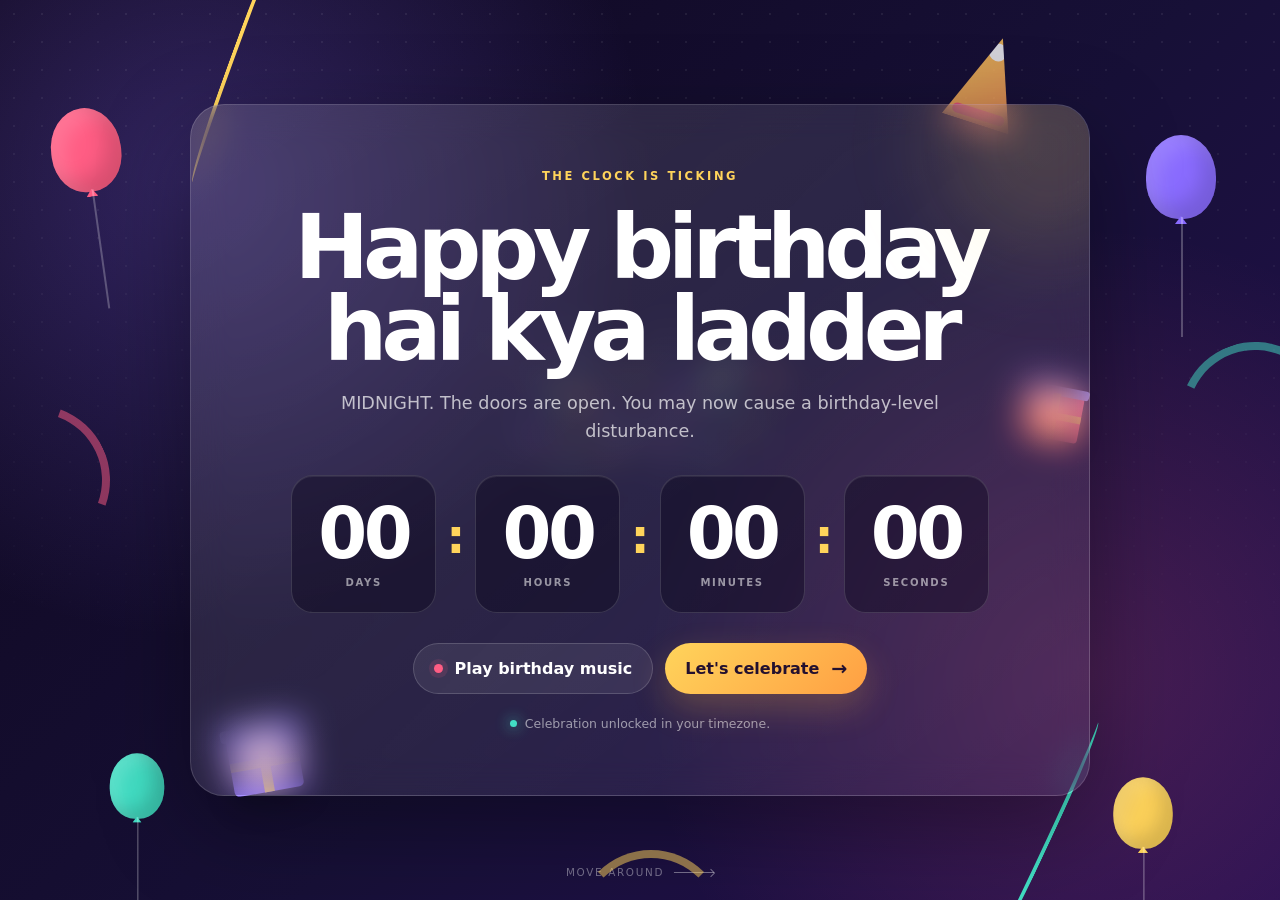
==== index.html @ d5729c31 "Add files via upload" ====
<!doctype html>
<html lang="en">
<head>
  <meta charset="utf-8" />
  <meta name="viewport" content="width=device-width, initial-scale=1" />
  <meta name="theme-color" content="#130b2e" />
  <title>Birthday Countdown</title>
  <link rel="stylesheet" href="styles.css" />
</head>
<body class="landing-page">
  <canvas id="ambientCanvas" class="ambient-canvas" aria-hidden="true"></canvas>

  <div class="decor-layer decor-layer--back" aria-hidden="true">
    <div class="balloon balloon--a"><span></span></div>
    <div class="balloon balloon--b"><span></span></div>
    <div class="balloon balloon--c"><span></span></div>
    <div class="balloon balloon--d"><span></span></div>
    <div class="ribbon ribbon--a"></div>
    <div class="ribbon ribbon--b"></div>
    <div class="party-hat party-hat--a"><i></i></div>
    <div class="gift gift--a"><i></i><b></b></div>
    <div class="gift gift--b"><i></i><b></b></div>
  </div>

  <main class="landing-shell">
    <section class="glass-card countdown-card" aria-labelledby="pageTitle">
      <div class="eyebrow">THE CLOCK IS TICKING</div>
      <h1 id="pageTitle">Happy birthday hai kya ladder</h1>
      <p class="subcopy" id="countdownMessage">Something ridiculous is waiting on the other side of midnight.</p>

      <div class="countdown" aria-label="Birthday countdown">
        <div class="time-card"><strong id="days">00</strong><span>Days</span></div>
        <div class="time-separator">:</div>
        <div class="time-card"><strong id="hours">00</strong><span>Hours</span></div>
        <div class="time-separator">:</div>
        <div class="time-card"><strong id="minutes">00</strong><span>Minutes</span></div>
        <div class="time-separator">:</div>
        <div class="time-card"><strong id="seconds">00</strong><span>Seconds</span></div>
      </div>

      <div class="actions">
        <button class="button button--secondary" id="musicButton" type="button">
          <span class="button-dot"></span>
          <span id="musicButtonText">Play birthday music</span>
        </button>
        <button class="button button--primary" id="celebrateButton" type="button" disabled>
          <span>Let's celebrate</span>
          <span class="button-arrow">→</span>
        </button>
      </div>

      <div class="lock-note" id="lockNote">
        <span class="tiny-lock" aria-hidden="true"></span>
        Celebration unlocks at 12:00 AM on 11 August in your timezone.
      </div>
    </section>

    <div class="mouse-hint" aria-hidden="true">
      <span>move around</span><i></i>
    </div>
  </main>

  <div class="decor-layer decor-layer--front" aria-hidden="true">
    <div class="streamer streamer--a"></div>
    <div class="streamer streamer--b"></div>
    <div class="streamer streamer--c"></div>
  </div>

  <script src="config.js"></script>
  <script src="shared.js"></script>
  <script src="countdown.js"></script>
</body>
</html>
---- styles.css ----
:root{
  --bg:#120824;
  --bg2:#21134a;
  --paper:#fffaf2;
  --ink:#180e2a;
  --yellow:#ffd45b;
  --pink:#ff5d84;
  --purple:#8a6cff;
  --mint:#42dec4;
  --orange:#ff9357;
  --glass:rgba(255,255,255,.10);
  --line:rgba(255,255,255,.18);
  --shadow:0 30px 90px rgba(0,0,0,.35);
  --radius:28px;
}
*{box-sizing:border-box}
html{scroll-behavior:smooth}
body{margin:0;font-family:Inter,ui-sans-serif,system-ui,-apple-system,BlinkMacSystemFont,"Segoe UI",sans-serif;background:var(--bg);color:white;overflow-x:hidden}
button,a{font:inherit}
button{border:0}
a{color:inherit;text-decoration:none}
.no-scroll{overflow:hidden}
.ambient-canvas,.confetti-canvas{position:fixed;inset:0;pointer-events:none;z-index:2}
.confetti-canvas{z-index:90}
.glass-card{background:linear-gradient(145deg,rgba(255,255,255,.13),rgba(255,255,255,.055));border:1px solid rgba(255,255,255,.16);box-shadow:var(--shadow);backdrop-filter:blur(18px);-webkit-backdrop-filter:blur(18px)}
.eyebrow{font-size:.72rem;font-weight:900;letter-spacing:.22em;text-transform:uppercase;color:var(--yellow)}
.button{display:inline-flex;align-items:center;justify-content:center;gap:.75rem;border-radius:999px;padding:14px 20px;font-weight:850;cursor:pointer;transition:transform .2s ease,box-shadow .2s ease,opacity .2s ease,background .2s ease;position:relative;overflow:hidden}
.button:hover:not(:disabled){transform:translateY(-3px)}
.button:active:not(:disabled){transform:translateY(0) scale(.98)}
.button--primary{background:linear-gradient(135deg,var(--yellow),#ff9f43);color:#23102f;box-shadow:0 14px 35px rgba(255,181,65,.24)}
.button--secondary{background:rgba(255,255,255,.08);border:1px solid rgba(255,255,255,.16);color:white}
.button:disabled{opacity:.38;cursor:not-allowed;filter:saturate(.3)}
.button-dot{width:9px;height:9px;border-radius:50%;background:var(--pink);box-shadow:0 0 0 5px rgba(255,93,132,.12)}
.music-on .button-dot{background:var(--mint);box-shadow:0 0 0 5px rgba(66,222,196,.14),0 0 18px rgba(66,222,196,.6)}
.button-arrow{font-size:1.2em;transition:transform .2s ease}.button:hover .button-arrow{transform:translateX(4px)}

/* Landing */
.landing-page{min-height:100vh;background:radial-gradient(circle at 15% 20%,rgba(138,108,255,.28),transparent 35%),radial-gradient(circle at 85% 75%,rgba(255,93,132,.18),transparent 35%),linear-gradient(135deg,#0e071c,#171037 55%,#251052)}
.landing-page:before{content:"";position:fixed;inset:0;background-image:radial-gradient(rgba(255,255,255,.16) 1px,transparent 1px);background-size:28px 28px;mask-image:linear-gradient(to bottom,rgba(0,0,0,.45),transparent 80%)}
.landing-shell{min-height:100vh;display:grid;place-items:center;padding:32px;position:relative;z-index:5}
.countdown-card{width:min(900px,94vw);text-align:center;border-radius:34px;padding:clamp(30px,5vw,64px);position:relative;overflow:hidden}
.countdown-card:after{content:"";position:absolute;width:220px;height:220px;border-radius:50%;background:rgba(255,212,91,.15);filter:blur(45px);right:-70px;top:-70px;pointer-events:none}
.countdown-card h1{font-size:clamp(2.5rem,7vw,6.4rem);line-height:.92;margin:.25em auto .2em;max-width:12ch;letter-spacing:-.07em}
.subcopy{max-width:620px;margin:0 auto 30px;color:rgba(255,255,255,.7);font-size:clamp(.95rem,2vw,1.1rem);line-height:1.6}
.countdown{display:flex;justify-content:center;align-items:center;gap:10px;margin:26px auto 30px}
.time-card{width:min(145px,18vw);aspect-ratio:1/.95;border:1px solid rgba(255,255,255,.14);border-radius:22px;background:rgba(10,5,28,.42);display:flex;flex-direction:column;align-items:center;justify-content:center;box-shadow:inset 0 1px 0 rgba(255,255,255,.08)}
.time-card strong{font-size:clamp(2rem,6vw,4.4rem);line-height:1;font-variant-numeric:tabular-nums;letter-spacing:-.05em}.time-card span{margin-top:8px;text-transform:uppercase;letter-spacing:.17em;font-size:.63rem;color:rgba(255,255,255,.55);font-weight:800}
.time-separator{font-size:clamp(1.4rem,4vw,3rem);font-weight:900;color:var(--yellow);transform:translateY(-8px)}
.actions{display:flex;justify-content:center;gap:12px;flex-wrap:wrap}.lock-note{margin-top:22px;font-size:.78rem;color:rgba(255,255,255,.55);display:flex;align-items:center;justify-content:center;gap:8px}
.tiny-lock{width:9px;height:8px;border:1.5px solid currentColor;border-radius:2px;position:relative}.tiny-lock:before{content:"";position:absolute;width:6px;height:6px;border:1.5px solid currentColor;border-bottom:0;border-radius:6px 6px 0 0;left:0;right:0;margin:auto;top:-7px}.live-dot{width:7px;height:7px;background:var(--mint);border-radius:50%;box-shadow:0 0 14px var(--mint)}
.locked-shake{animation:shake .4s ease}@keyframes shake{25%{transform:translateX(-5px)}50%{transform:translateX(5px)}75%{transform:translateX(-3px)}}
.mouse-hint{position:absolute;bottom:22px;left:50%;transform:translateX(-50%);font-size:.65rem;text-transform:uppercase;letter-spacing:.16em;color:rgba(255,255,255,.38);display:flex;align-items:center;gap:10px}.mouse-hint i{width:40px;height:1px;background:currentColor;position:relative}.mouse-hint i:after{content:"";position:absolute;width:5px;height:5px;border-top:1px solid currentColor;border-right:1px solid currentColor;right:0;top:-2px;transform:rotate(45deg)}
.decor-layer{position:fixed;inset:0;pointer-events:none;overflow:hidden}.decor-layer--back{z-index:1}.decor-layer--front{z-index:7}.balloon{position:absolute;width:70px;height:84px;border-radius:50% 50% 46% 46%;box-shadow:inset -14px -12px 20px rgba(0,0,0,.15),inset 12px 10px 20px rgba(255,255,255,.15);animation:float 7s ease-in-out infinite}.balloon:after{content:"";position:absolute;width:2px;height:120px;background:rgba(255,255,255,.25);left:50%;top:82px;transform-origin:top;animation:stringSway 3s ease-in-out infinite}.balloon span{position:absolute;width:12px;height:8px;bottom:-5px;left:50%;transform:translateX(-50%);background:inherit;clip-path:polygon(50% 0,100% 100%,0 100%)}.balloon--a{background:#ff5d84;left:4%;top:12%;transform:rotate(-8deg)}.balloon--b{background:#8a6cff;right:5%;top:15%;animation-delay:-2s}.balloon--c{background:#42dec4;left:8%;bottom:8%;animation-delay:-4s;scale:.78}.balloon--d{background:#ffd45b;right:8%;bottom:5%;animation-delay:-1s;scale:.85}@keyframes float{0%,100%{translate:0 0}50%{translate:0 -22px}}@keyframes stringSway{0%,100%{transform:rotate(-4deg)}50%{transform:rotate(6deg)}}
.ribbon{position:absolute;width:14px;height:260px;border-radius:50%;border-left:4px solid currentColor;transform:rotate(20deg)}.ribbon--a{color:var(--yellow);left:18%;top:-70px}.ribbon--b{color:var(--mint);right:18%;bottom:-70px;transform:rotate(205deg)}
.party-hat{position:absolute;width:70px;height:90px;background:linear-gradient(135deg,var(--yellow),var(--orange));clip-path:polygon(50% 0,100% 100%,0 100%);right:20%;top:4%;transform:rotate(18deg);opacity:.8}.party-hat:after{content:"";position:absolute;bottom:5px;left:8px;right:8px;height:10px;border-radius:10px;background:var(--pink)}.party-hat i{position:absolute;width:18px;height:18px;background:white;border-radius:50%;left:26px;top:6px}
.gift{position:absolute;width:70px;height:58px;background:var(--purple);bottom:12%;left:18%;border-radius:5px;transform:rotate(-10deg);box-shadow:0 12px 30px rgba(0,0,0,.2)}.gift:before{content:"";position:absolute;left:-5px;right:-5px;height:12px;top:-9px;background:#a998ff;border-radius:4px}.gift i{position:absolute;width:10px;height:100%;background:var(--yellow);left:30px}.gift b{position:absolute;width:100%;height:9px;background:var(--yellow);top:24px}.gift--b{left:auto;right:15%;top:43%;bottom:auto;background:var(--pink);transform:rotate(11deg) scale(.8)}
.streamer{position:absolute;width:150px;height:150px;border:8px solid transparent;border-top-color:currentColor;border-radius:50%;opacity:.5}.streamer--a{left:-40px;top:45%;color:var(--pink);transform:rotate(65deg)}.streamer--b{right:-50px;top:38%;color:var(--mint);transform:rotate(-20deg)}.streamer--c{left:45%;bottom:-100px;color:var(--yellow)}

/* Celebration nav & curtain */
.celebration-page{background:linear-gradient(180deg,#120824 0%,#1b0b35 35%,#120824 100%)}
.curtain{position:fixed;inset:0;z-index:1000;display:grid;place-items:center;overflow:hidden;background:#13051e}.curtain-panel{position:absolute;top:0;bottom:0;width:51%;background:repeating-linear-gradient(90deg,#6c1036 0 12%,#8f1747 12% 24%,#5d0d30 24% 36%);box-shadow:inset -20px 0 50px rgba(0,0,0,.35);transition:transform 1.4s cubic-bezier(.75,0,.18,1)}.curtain-panel--left{left:0}.curtain-panel--right{right:0;transform:scaleX(-1)}.curtain.open .curtain-panel--left{transform:translateX(-100%)}.curtain.open .curtain-panel--right{transform:scaleX(-1) translateX(-100%)}.curtain-center{z-index:2;text-align:center;transition:opacity .5s ease .35s,transform .5s ease .35s}.curtain.open .curtain-center{opacity:0;transform:scale(.9)}.curtain-badge{display:inline-block;border:1px solid rgba(255,255,255,.35);border-radius:999px;padding:8px 12px;font-size:.7rem;letter-spacing:.18em}.curtain-title{font-weight:950;font-size:clamp(2rem,6vw,5rem);letter-spacing:-.05em;margin-top:15px}
.party-nav{position:sticky;top:0;z-index:70;height:70px;display:flex;align-items:center;justify-content:space-between;padding:0 clamp(18px,4vw,56px);background:rgba(18,8,36,.7);border-bottom:1px solid rgba(255,255,255,.09);backdrop-filter:blur(18px)}.party-nav nav{display:flex;gap:26px}.party-nav nav a{font-size:.82rem;color:rgba(255,255,255,.65);transition:color .2s}.party-nav nav a:hover{color:white}.mini-brand{font-weight:950;letter-spacing:-.03em;color:var(--yellow)}.mini-music{background:transparent;color:rgba(255,255,255,.65);cursor:pointer;padding:9px 12px;border:1px solid rgba(255,255,255,.13);border-radius:999px}.mini-music.active{color:var(--mint);border-color:rgba(66,222,196,.45)}
.section-pad{padding:clamp(70px,10vw,135px) clamp(22px,7vw,100px);position:relative}.section-heading{max-width:720px;margin-bottom:44px}.section-heading--center{text-align:center;margin-left:auto;margin-right:auto}.section-heading h2{font-size:clamp(2.4rem,6vw,5.5rem);line-height:.97;letter-spacing:-.055em;margin:.18em 0}.section-heading p:not(.eyebrow){color:rgba(255,255,255,.63);line-height:1.7;max-width:650px}.section-heading--center p:not(.eyebrow){margin-left:auto;margin-right:auto}

/* Hero */
.hero-section{min-height:calc(100vh - 70px);display:grid;grid-template-columns:1.08fr .92fr;align-items:center;gap:40px;overflow:hidden;background:radial-gradient(circle at 78% 45%,rgba(255,93,132,.18),transparent 31%),radial-gradient(circle at 12% 15%,rgba(138,108,255,.18),transparent 32%)}.hero-copy{position:relative;z-index:3}.hero-copy h1{font-size:clamp(4rem,10vw,9rem);line-height:.82;letter-spacing:-.075em;margin:.12em 0 .22em;max-width:9ch}.hero-copy h1 span{color:var(--yellow)}.hero-text{max-width:650px;color:rgba(255,255,255,.68);line-height:1.72;font-size:1.05rem}.hero-actions{display:flex;gap:12px;flex-wrap:wrap;margin-top:28px}.hero-cake-scene{height:520px;position:relative;display:grid;place-items:center}.spotlight{position:absolute;width:420px;height:520px;background:linear-gradient(to bottom,rgba(255,222,148,.15),transparent 80%);clip-path:polygon(38% 0,62% 0,96% 100%,4% 100%);filter:blur(2px)}.display-cake{width:310px;height:230px;position:relative;transform:rotate(-2deg);animation:cakeBob 4s ease-in-out infinite}.cake-layer{position:absolute;left:28px;right:28px;height:82px;background:linear-gradient(90deg,#ff9b69,#ff6d8a);border-radius:22px;box-shadow:inset 0 -10px 0 rgba(0,0,0,.08)}.cake-layer--1{bottom:32px}.cake-layer--2{bottom:102px;left:54px;right:54px;background:linear-gradient(90deg,#8f77ff,#6f55dc)}.cake-top{position:absolute;left:54px;right:54px;bottom:160px;height:30px;background:#fff1df;border-radius:50%;z-index:3}.cake-icing{position:absolute;left:54px;right:54px;bottom:143px;height:34px;background:#fff1df;z-index:4;border-radius:10px 10px 18px 18px;clip-path:polygon(0 0,100% 0,100% 55%,91% 55%,89% 100%,81% 100%,78% 58%,63% 58%,60% 90%,53% 90%,50% 56%,34% 56%,31% 100%,23% 100%,20% 55%,0 55%)}.cake-candle{position:absolute;width:12px;height:60px;background:repeating-linear-gradient(45deg,#ffcf4d 0 6px,#fff 6px 12px);bottom:182px;border-radius:4px;z-index:5}.cake-candle i{position:absolute;width:12px;height:18px;background:radial-gradient(circle at 50% 70%,#fff 0 12%,#ffd45b 18% 45%,#ff5d51 55% 100%);border-radius:55% 45% 55% 45%;top:-20px;animation:flame .7s ease-in-out infinite alternate}.candle-a{left:95px}.candle-b{left:150px;bottom:190px}.candle-c{right:95px}.cake-shadow{position:absolute;width:330px;height:50px;border-radius:50%;background:rgba(0,0,0,.35);filter:blur(16px);bottom:70px}.hero-orbit{position:absolute;right:-120px;top:5%;width:700px;height:700px;opacity:.6}.orbit-ring{position:absolute;inset:0;border:1px solid rgba(255,255,255,.12);border-radius:50%}.orbit-ring--2{inset:85px}.orbit-dot{position:absolute;width:12px;height:12px;border-radius:50%;background:var(--yellow);box-shadow:0 0 24px rgba(255,212,91,.7)}.orbit-dot--1{top:76px;left:130px}.orbit-dot--2{right:82px;top:270px;background:var(--mint)}.orbit-dot--3{bottom:90px;left:280px;background:var(--pink)}@keyframes cakeBob{50%{transform:rotate(1deg) translateY(-12px)}}@keyframes flame{to{transform:scale(.88) rotate(6deg)}}
.marquee-strip{overflow:hidden;border-top:1px solid rgba(255,255,255,.1);border-bottom:1px solid rgba(255,255,255,.1);background:var(--yellow);color:#24112f}.marquee-track{width:max-content;display:flex;align-items:center;gap:24px;padding:16px 0;animation:marquee 18s linear infinite;font-weight:950;letter-spacing:.07em}.marquee-track i{width:8px;height:8px;border-radius:50%;background:#24112f}@keyframes marquee{to{transform:translateX(-50%)}}

/* Cake interaction */
.cake-section{background:radial-gradient(circle at 75% 30%,rgba(66,222,196,.1),transparent 34%)}.interactive-cake-card{max-width:1040px;margin:auto;border-radius:34px;padding:clamp(24px,5vw,56px);display:grid;grid-template-columns:1fr .75fr;align-items:center;gap:50px}.big-cake{height:430px;position:relative;display:flex;justify-content:center;align-items:flex-end}.big-cake-bottom,.big-cake-middle,.big-cake-top{position:absolute;left:50%;transform:translateX(-50%);border-radius:25px}.big-cake-bottom{width:360px;height:125px;bottom:55px;background:linear-gradient(90deg,#ff8d65,#ff6a85);box-shadow:inset 0 -14px 0 rgba(0,0,0,.08)}.big-cake-middle{width:300px;height:110px;bottom:160px;background:linear-gradient(90deg,#7c65ed,#9d83ff);z-index:2}.big-cake-top{width:300px;height:44px;bottom:244px;background:#fff0da;border-radius:50%;z-index:3}.big-cake-plate{position:absolute;width:420px;height:34px;border-radius:50%;bottom:38px;background:linear-gradient(#e8e8ef,#9ea0b5);box-shadow:0 18px 30px rgba(0,0,0,.25)}.drip{position:absolute;top:0;background:#fff0da;width:28px;border-radius:0 0 16px 16px}.drip-1{left:35px;height:42px}.drip-2{left:145px;height:30px}.drip-3{right:32px;height:51px}.big-cake-candles{position:absolute;left:50%;transform:translateX(-50%);bottom:282px;width:280px;height:90px;display:flex;align-items:end;justify-content:space-around;z-index:5}.interactive-candle{width:17px;height:72px;background:repeating-linear-gradient(45deg,#ffcf4d 0 8px,#ff6487 8px 16px);border-radius:5px;position:relative;cursor:pointer;box-shadow:inset -3px 0 rgba(0,0,0,.08)}.wick{position:absolute;width:2px;height:9px;background:#201426;top:-8px;left:50%}.flame{position:absolute;width:19px;height:28px;left:50%;top:-34px;transform:translateX(-50%) scale(0);opacity:0;background:radial-gradient(circle at 50% 70%,#fff 0 11%,#ffd85c 17% 45%,#ff603f 55% 100%);border-radius:65% 35% 60% 40%;transition:.2s}.interactive-candle.lit .flame{opacity:1;transform:translateX(-50%) scale(1);animation:interactiveFlame .55s ease-in-out infinite alternate;box-shadow:0 0 22px rgba(255,168,66,.8)}@keyframes interactiveFlame{to{transform:translateX(-50%) scale(.88) rotate(5deg)}}.cake-controls{display:flex;flex-direction:column;align-items:flex-start;gap:22px}.cake-controls div{display:flex;flex-direction:column;gap:8px}.cake-controls strong{font-size:1.45rem}.cake-controls span{color:rgba(255,255,255,.55)}

/* Gifts */
.gift-section{background:linear-gradient(180deg,rgba(255,255,255,.025),transparent)}.gift-grid{display:grid;grid-template-columns:repeat(3,minmax(180px,260px));gap:clamp(25px,5vw,60px);justify-content:center;margin:70px auto}.reveal-gift{height:235px;background:transparent;position:relative;cursor:pointer;perspective:800px;transition:transform .25s}.reveal-gift:hover{transform:translateY(-8px) rotate(-1deg)}.gift-box-body{position:absolute;width:180px;height:140px;left:50%;bottom:15px;transform:translateX(-50%);border-radius:10px;background:linear-gradient(135deg,#7d66e7,#5b3fcc);box-shadow:0 22px 40px rgba(0,0,0,.25)}.reveal-gift:nth-child(2) .gift-box-body{background:linear-gradient(135deg,#ff6d8c,#da3b67)}.reveal-gift:nth-child(3) .gift-box-body{background:linear-gradient(135deg,#37d5bc,#159f8c)}.gift-lid{position:absolute;width:200px;height:42px;background:#9c89ff;left:50%;bottom:145px;transform:translateX(-50%);border-radius:8px;z-index:5;transform-origin:20% 100%;transition:transform .5s cubic-bezier(.2,.9,.2,1.3)}.reveal-gift:nth-child(2) .gift-lid{background:#ff8aa3}.reveal-gift:nth-child(3) .gift-lid{background:#5be5d0}.reveal-gift.open .gift-lid{transform:translateX(-50%) translateY(-70px) rotate(-20deg)}.gift-ribbon-v{position:absolute;width:25px;height:178px;background:var(--yellow);left:50%;bottom:15px;transform:translateX(-50%);z-index:6}.gift-ribbon-h{position:absolute;width:180px;height:22px;background:var(--yellow);left:50%;bottom:74px;transform:translateX(-50%);z-index:6}.gift-label{position:absolute;bottom:-14px;left:50%;transform:translateX(-50%);font-size:.67rem;font-weight:950;letter-spacing:.2em;color:rgba(255,255,255,.6)}.gift-message{max-width:760px;margin:0 auto;border-radius:22px;padding:26px;text-align:center;font-size:clamp(1rem,2.5vw,1.35rem);line-height:1.6;color:rgba(255,255,255,.86)}.message-pop{animation:messagePop .45s ease}@keyframes messagePop{50%{transform:scale(1.025);border-color:rgba(255,212,91,.45)}}

/* Balloon game */
.game-section{background:radial-gradient(circle at 20% 75%,rgba(138,108,255,.13),transparent 35%)}.balloon-game{border-radius:32px;padding:24px;max-width:1100px;margin:auto}.game-topline{display:flex;justify-content:space-between;padding:4px 4px 20px;color:rgba(255,255,255,.62);font-size:.85rem;text-transform:uppercase;letter-spacing:.13em}.game-topline strong{color:var(--yellow)}.balloon-arena{height:min(570px,65vh);min-height:420px;border-radius:24px;position:relative;overflow:hidden;background:linear-gradient(180deg,#2e1c64 0%,#1d174a 55%,#16243b 100%);box-shadow:inset 0 0 80px rgba(0,0,0,.2);margin-bottom:18px}.balloon-arena:after{content:"";position:absolute;left:0;right:0;bottom:0;height:70px;background:linear-gradient(to top,rgba(10,24,40,.9),transparent);pointer-events:none}.game-balloon{position:absolute;left:var(--x);top:var(--y);width:62px;height:78px;border-radius:50% 50% 45% 45%;background:hsl(var(--hue) 78% 64%);box-shadow:inset -12px -10px 16px rgba(0,0,0,.15),inset 10px 9px 15px rgba(255,255,255,.16);cursor:crosshair;animation:gameFloat 3.6s ease-in-out infinite var(--delay);transition:opacity .16s,transform .16s}.game-balloon:before{content:"";position:absolute;width:10px;height:8px;left:50%;bottom:-5px;transform:translateX(-50%);background:inherit;clip-path:polygon(50% 0,100% 100%,0 100%)}.game-balloon:after{content:"";position:absolute;width:1px;height:86px;background:rgba(255,255,255,.3);left:50%;top:77px}.game-balloon span{position:absolute;width:15px;height:24px;border-radius:50%;background:rgba(255,255,255,.18);left:13px;top:12px;transform:rotate(28deg)}.game-balloon.popped{animation:none;transform:scale(1.5);opacity:0;pointer-events:none}@keyframes gameFloat{50%{translate:0 -18px;rotate:2deg}}

/* Memories */
.memories-section{overflow:hidden}.polaroid-wall{display:grid;grid-template-columns:repeat(4,1fr);gap:clamp(16px,3vw,32px);max-width:1200px;margin:70px auto 0;perspective:1100px}.polaroid{background:#fffaf2;color:#25162c;padding:12px 12px 28px;margin:0;box-shadow:0 25px 45px rgba(0,0,0,.28);transition:transform .18s ease;transform-style:preserve-3d}.polaroid--1{transform:rotate(-5deg)}.polaroid--2{transform:rotate(3deg) translateY(25px)}.polaroid--3{transform:rotate(-2deg) translateY(-8px)}.polaroid--4{transform:rotate(5deg) translateY(20px)}.photo-placeholder{aspect-ratio:4/5;background:linear-gradient(135deg,#ded6ff,#ffe0d3 45%,#d4fff6);display:grid;place-items:center;position:relative;overflow:hidden}.photo-placeholder:before,.photo-placeholder:after{content:"";position:absolute;border-radius:50%;filter:blur(2px)}.photo-placeholder:before{width:150px;height:150px;background:rgba(255,255,255,.45);left:-50px;top:-30px}.photo-placeholder:after{width:130px;height:130px;background:rgba(138,108,255,.15);right:-30px;bottom:-20px}.photo-placeholder span{font-weight:950;letter-spacing:.12em;font-size:.7rem;z-index:2}.polaroid figcaption{text-align:center;margin-top:18px;font-family:Georgia,serif;font-style:italic;font-size:.95rem}

/* Finale */
.finale-section{min-height:85vh;display:grid;place-items:center;background:radial-gradient(circle,rgba(255,212,91,.10),transparent 45%)}.finale-card{max-width:900px;border-radius:38px;padding:clamp(36px,7vw,78px);text-align:center;overflow:hidden;position:relative}.finale-card:before{content:"";position:absolute;inset:-40%;background:conic-gradient(from 0deg,transparent,rgba(255,212,91,.08),transparent,rgba(138,108,255,.08),transparent);animation:spin 12s linear infinite}.finale-card>*{position:relative}.finale-card h2{font-size:clamp(3rem,8vw,7rem);margin:.12em 0;letter-spacing:-.06em}.finale-card p:not(.eyebrow){color:rgba(255,255,255,.64);line-height:1.7;max-width:650px;margin:0 auto 26px}.button--giant{font-size:clamp(1rem,2vw,1.2rem);padding:18px 28px}.finale-message{margin-top:28px;font-weight:900;font-size:clamp(1rem,2.5vw,1.4rem);color:var(--yellow);min-height:1.6em}.finale-active .finale-card{animation:finalePulse 1s ease-in-out infinite alternate}.finale-active:before{content:"";position:fixed;inset:0;pointer-events:none;z-index:80;background:radial-gradient(circle at 20% 30%,rgba(255,93,132,.13),transparent 25%),radial-gradient(circle at 80% 40%,rgba(66,222,196,.11),transparent 25%),radial-gradient(circle at 50% 70%,rgba(255,212,91,.09),transparent 30%);animation:partyLights .7s linear infinite alternate}@keyframes spin{to{transform:rotate(1turn)}}@keyframes finalePulse{to{box-shadow:0 0 90px rgba(255,212,91,.17),0 30px 90px rgba(0,0,0,.35)}}@keyframes partyLights{to{filter:hue-rotate(65deg)}}
.party-footer{min-height:110px;border-top:1px solid rgba(255,255,255,.1);display:flex;align-items:center;justify-content:space-between;padding:0 clamp(22px,7vw,100px);color:rgba(255,255,255,.45);font-size:.8rem}.party-footer a:hover{color:white}

@media (max-width:900px){
  .hero-section{grid-template-columns:1fr;padding-top:90px}.hero-cake-scene{height:390px;order:-1}.display-cake{transform:scale(.78)}.interactive-cake-card{grid-template-columns:1fr}.cake-controls{align-items:center;text-align:center}.polaroid-wall{grid-template-columns:repeat(2,1fr)}.party-nav nav{display:none}
}
@media (max-width:620px){
  .landing-shell{padding:18px}.countdown-card{padding:34px 17px}.countdown{gap:5px}.time-card{width:20vw;border-radius:14px}.time-separator{font-size:1.2rem}.time-card span{font-size:.48rem;letter-spacing:.1em}.actions{flex-direction:column}.actions .button{width:100%}.decor-layer{opacity:.65}.gift-grid{grid-template-columns:1fr;gap:60px}.reveal-gift{margin:auto;width:240px}.polaroid-wall{grid-template-columns:1fr 1fr;gap:14px}.polaroid{padding:8px 8px 20px}.section-pad{padding-left:18px;padding-right:18px}.big-cake{transform:scale(.8);margin:-30px -40px}.balloon-arena{min-height:500px}.party-footer{flex-direction:column;justify-content:center;gap:12px;text-align:center}.hero-cake-scene{height:310px}.hero-orbit{scale:.7;right:-280px}.display-cake{scale:.73}.spotlight{scale:.7}.mouse-hint{display:none}
}
@media (prefers-reduced-motion:reduce){*{scroll-behavior:auto!important;animation-duration:.01ms!important;animation-iteration-count:1!important;transition-duration:.01ms!important}}
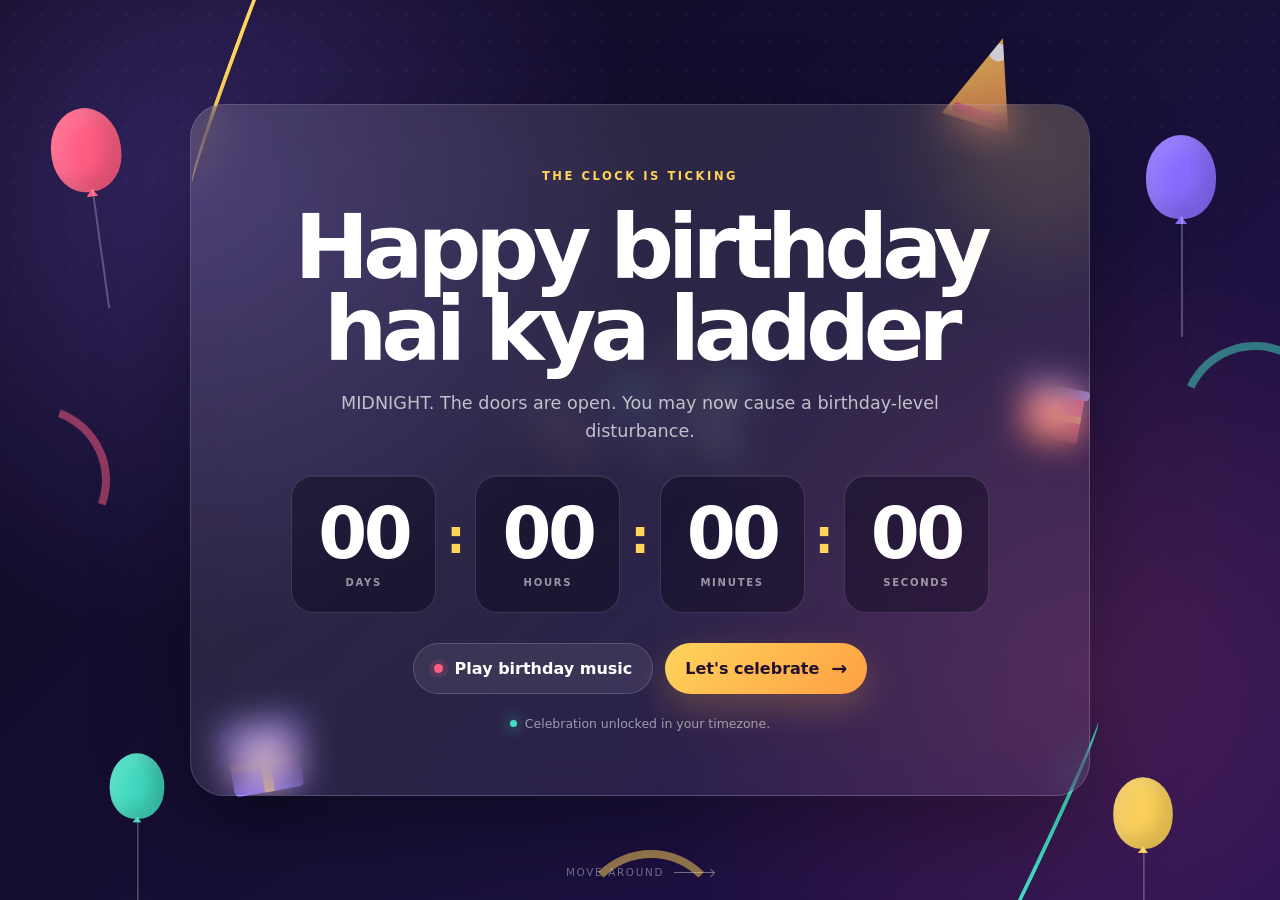
==== commit 998eb23a: "Update countdown message for birthday event" ====
--- a/index.html
+++ b/index.html
@@ -26,7 +26,7 @@
     <section class="glass-card countdown-card" aria-labelledby="pageTitle">
       <div class="eyebrow">THE CLOCK IS TICKING</div>
       <h1 id="pageTitle">Happy birthday hai kya ladder</h1>
-      <p class="subcopy" id="countdownMessage">Something ridiculous is waiting on the other side of midnight.</p>
+      <p class="subcopy" id="countdownMessage">Aaj khassi ki party hogi but there is something else.</p>
 
       <div class="countdown" aria-label="Birthday countdown">
         <div class="time-card"><strong id="days">00</strong><span>Days</span></div>
